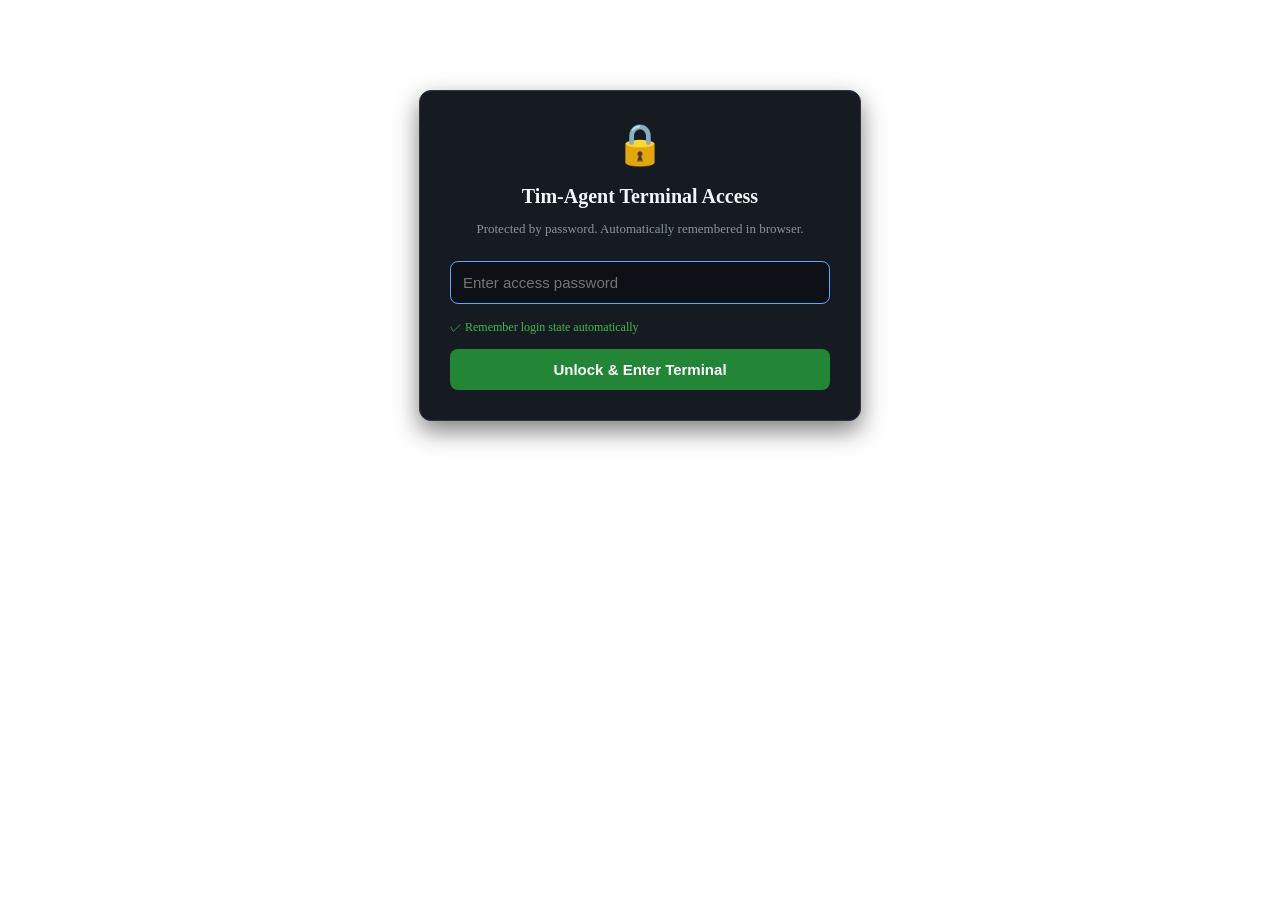
==== pkg/web/templates/login.html @ ca1e2ddb "feat: release tim-agent v1.0.0 with mobile session recovery and about modal" ====
<!DOCTYPE html>
<html lang="zh-CN">
<head>
  <meta charset="UTF-8">
  <meta name="viewport" content="width=device-width, initial-scale=1.0, maximum-scale=1.0, user-scalable=no">
  <title>Tim-Agent 身份验证</title>
  <link rel="stylesheet" href="/css/dashboard.css">
  <style>
    .login-container {
      max-width: 380px;
      margin: 10vh auto;
      padding: 30px;
      background: #161b22;
      border: 1px solid #30363d;
      border-radius: 12px;
      box-shadow: 0 10px 25px rgba(0,0,0,0.5);
      text-align: center;
    }
    .login-logo {
      font-size: 40px;
      margin-bottom: 12px;
    }
    .login-title {
      font-size: 20px;
      color: #f0f6fc;
      margin-bottom: 6px;
    }
    .login-subtitle {
      font-size: 13px;
      color: #8b949e;
      margin-bottom: 24px;
    }
    .input-field {
      width: 100%;
      padding: 12px;
      background: #0d1117;
      border: 1px solid #30363d;
      border-radius: 8px;
      color: #f0f6fc;
      font-size: 15px;
      margin-bottom: 16px;
      box-sizing: border-box;
    }
    .input-field:focus {
      outline: none;
      border-color: #58a6ff;
    }
    .submit-btn {
      width: 100%;
      padding: 12px;
      background: #238636;
      border: none;
      border-radius: 8px;
      color: white;
      font-size: 15px;
      font-weight: 600;
      cursor: pointer;
      transition: background 0.2s;
    }
    .submit-btn:hover {
      background: #2ea043;
    }
    .error-msg {
      color: #f85149;
      font-size: 13px;
      margin-top: 12px;
      display: none;
    }
  </style>
</head>
<body class="dark-body">
  <div class="login-container">
    <div class="login-logo">🔒</div>
    <h2 class="login-title" id="loginTitle">Tim-Agent Terminal Access</h2>
    <p class="login-subtitle" id="loginSubtitle">Protected by password. Automatically remembered in browser.</p>
    <form id="loginForm">
      <input type="password" id="passwordInput" class="input-field" placeholder="Password" autofocus required>
      <div style="margin-bottom: 14px; font-size: 12px; color: #3fb950; text-align: left;" id="loginHint">
        ✓ Remember login state automatically
      </div>
      <button type="submit" class="submit-btn" id="btnLogin">Unlock & Enter Terminal</button>
      <div id="errorMsg" class="error-msg">Incorrect password, please try again</div>
    </form>
  </div>

  <script>
    const form = document.getElementById('loginForm');
    const pwd = document.getElementById('passwordInput');
    const err = document.getElementById('errorMsg');

    const LOGIN_I18N = {
      en: {
        title: "Tim-Agent Terminal Access",
        sub: "Protected by password. Automatically remembered in browser.",
        placeholder: "Enter access password",
        hint: "✓ Remember login state automatically",
        btn: "Unlock & Enter Terminal",
        err_pwd: "Incorrect password, please try again",
        err_net: "Network connection error"
      },
      zh: {
        title: "Tim-Agent 终端访问",
        sub: "此服务已开启密码保护，输入一次浏览器自动永久保存",
        placeholder: "请输入访问密码",
        hint: "✓ 浏览器已启用自动保存登录状态",
        btn: "解锁进入终端",
        err_pwd: "密码错误，请重试",
        err_net: "网络连接异常"
      },
      'zh-TW': {
        title: "Tim-Agent 終端存取",
        sub: "此服務已開啟密碼保護，輸入一次瀏覽器自動永久保存",
        placeholder: "請輸入存取密碼",
        hint: "✓ 瀏覽器已啟用自動保存登入狀態",
        btn: "解鎖進入終端",
        err_pwd: "密碼錯誤，請重試",
        err_net: "網路連線異常"
      },
      ja: {
        title: "Tim-Agent 端末アクセス",
        sub: "パスワードで保護されています。一度入力するとブラウザに保存されます。",
        placeholder: "アクセスパスワードを入力",
        hint: "✓ ログイン状態を自動保存",
        btn: "ロック解除して端末を開く",
        err_pwd: "パスワードが間違っています",
        err_net: "ネットワーク接続エラー"
      },
      ko: {
        title: "Tim-Agent 터미널 접속",
        sub: "비밀번호로 보호되어 있습니다. 최초 입력 시 브라우저에 자동 저장됩니다.",
        placeholder: "접속 비밀번호 입력",
        hint: "✓ 로그인 상태 자동 기억",
        btn: "잠금 해제 및 터미널 접속",
        err_pwd: "비밀번호가 올바르지 않습니다",
        err_net: "네트워크 연결 오류"
      },
      de: {
        title: "Tim-Agent Terminal-Zugriff",
        sub: "Passwortgeschützt. Nach Ersteingabe im Browser gespeichert.",
        placeholder: "Zugriffskennwort eingeben",
        hint: "✓ Anmeldestatus automatisch speichern",
        btn: "Entsperren & Terminal öffnen",
        err_pwd: "Falsches Kennwort, bitte erneut versuchen",
        err_net: "Netzwerkverbindungsfehler"
      }
    };

    const lang = localStorage.getItem('tim_lang') || 'en';
    const dict = LOGIN_I18N[lang] || LOGIN_I18N.en;
    document.getElementById('loginTitle').textContent = dict.title;
    document.getElementById('loginSubtitle').textContent = dict.sub;
    pwd.placeholder = dict.placeholder;
    document.getElementById('loginHint').textContent = dict.hint;
    document.getElementById('btnLogin').textContent = dict.btn;
    err.textContent = dict.err_pwd;

    // 自动读取之前已保存的密码
    const saved = localStorage.getItem('tim_saved_password');
    if (saved) {
      pwd.value = saved;
    }

    form.onsubmit = async function(e) {
      e.preventDefault();
      err.style.display = 'none';
      try {
        const res = await fetch('/api/login', {
          method: 'POST',
          headers: { 'Content-Type': 'application/json' },
          body: JSON.stringify({ password: pwd.value })
        });
        const data = await res.json();
        if (data.ok) {
          localStorage.setItem('tim_saved_password', pwd.value);
          const redirect = new URLSearchParams(window.location.search).get('redirect') || '/terminal';
          window.location.href = redirect;
        } else {
          err.textContent = data.message || dict.err_pwd;
          err.style.display = 'block';
        }
      } catch (e) {
        err.textContent = dict.err_net;
        err.style.display = 'block';
      }
    };
  </script>
</body>
</html>
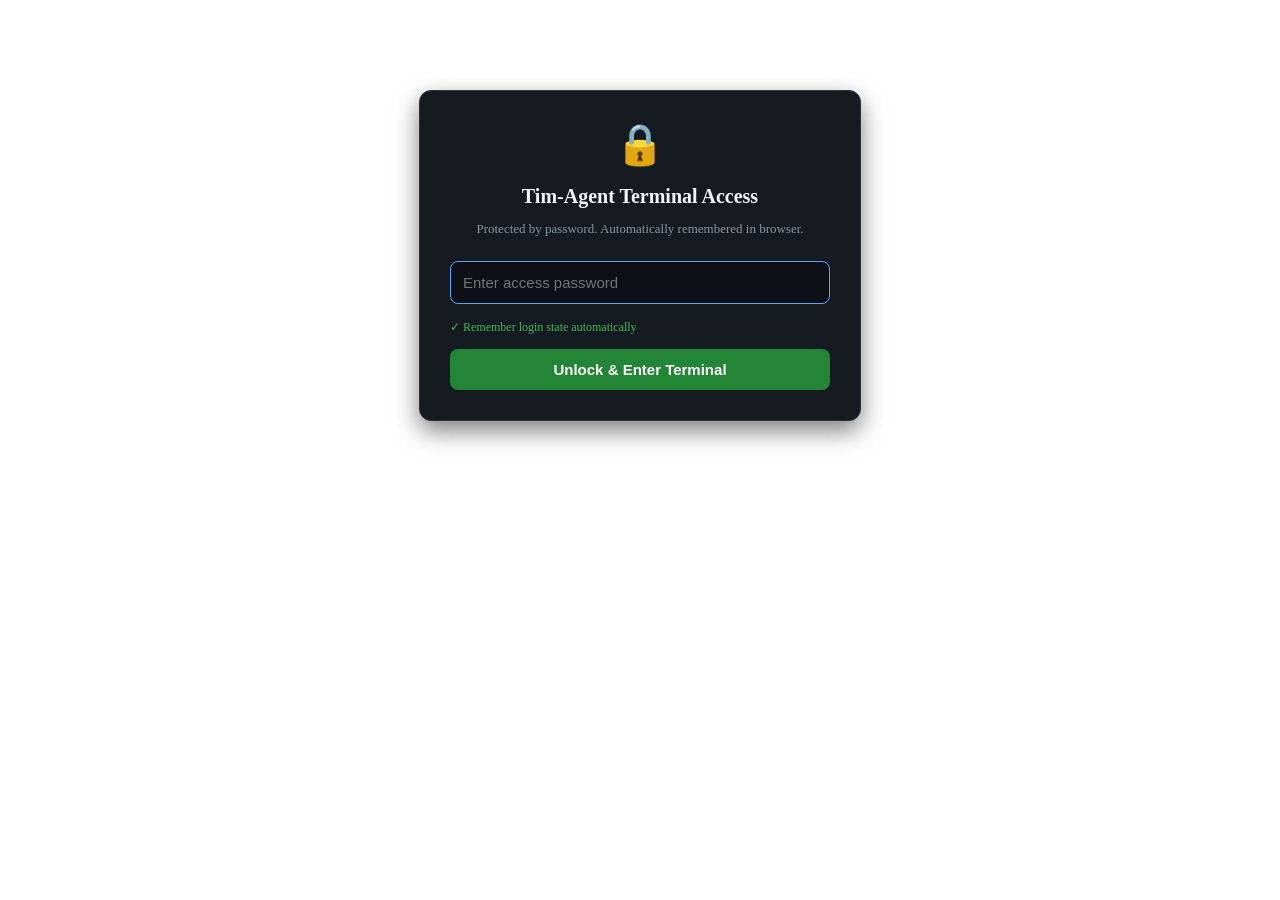
==== commit d13caa75: "chore: switch to MIT license, default English UI, and overhaul README" ====
--- a/pkg/web/templates/login.html
+++ b/pkg/web/templates/login.html
@@ -1,9 +1,9 @@
 <!DOCTYPE html>
-<html lang="zh-CN">
+<html lang="en">
 <head>
   <meta charset="UTF-8">
   <meta name="viewport" content="width=device-width, initial-scale=1.0, maximum-scale=1.0, user-scalable=no">
-  <title>Tim-Agent 身份验证</title>
+  <title>Tim-Agent Authentication</title>
   <link rel="stylesheet" href="/css/dashboard.css">
   <style>
     .login-container {
@@ -98,24 +98,6 @@
         err_pwd: "Incorrect password, please try again",
         err_net: "Network connection error"
       },
-      zh: {
-        title: "Tim-Agent 终端访问",
-        sub: "此服务已开启密码保护，输入一次浏览器自动永久保存",
-        placeholder: "请输入访问密码",
-        hint: "✓ 浏览器已启用自动保存登录状态",
-        btn: "解锁进入终端",
-        err_pwd: "密码错误，请重试",
-        err_net: "网络连接异常"
-      },
-      'zh-TW': {
-        title: "Tim-Agent 終端存取",
-        sub: "此服務已開啟密碼保護，輸入一次瀏覽器自動永久保存",
-        placeholder: "請輸入存取密碼",
-        hint: "✓ 瀏覽器已啟用自動保存登入狀態",
-        btn: "解鎖進入終端",
-        err_pwd: "密碼錯誤，請重試",
-        err_net: "網路連線異常"
-      },
       ja: {
         title: "Tim-Agent 端末アクセス",
         sub: "パスワードで保護されています。一度入力するとブラウザに保存されます。",
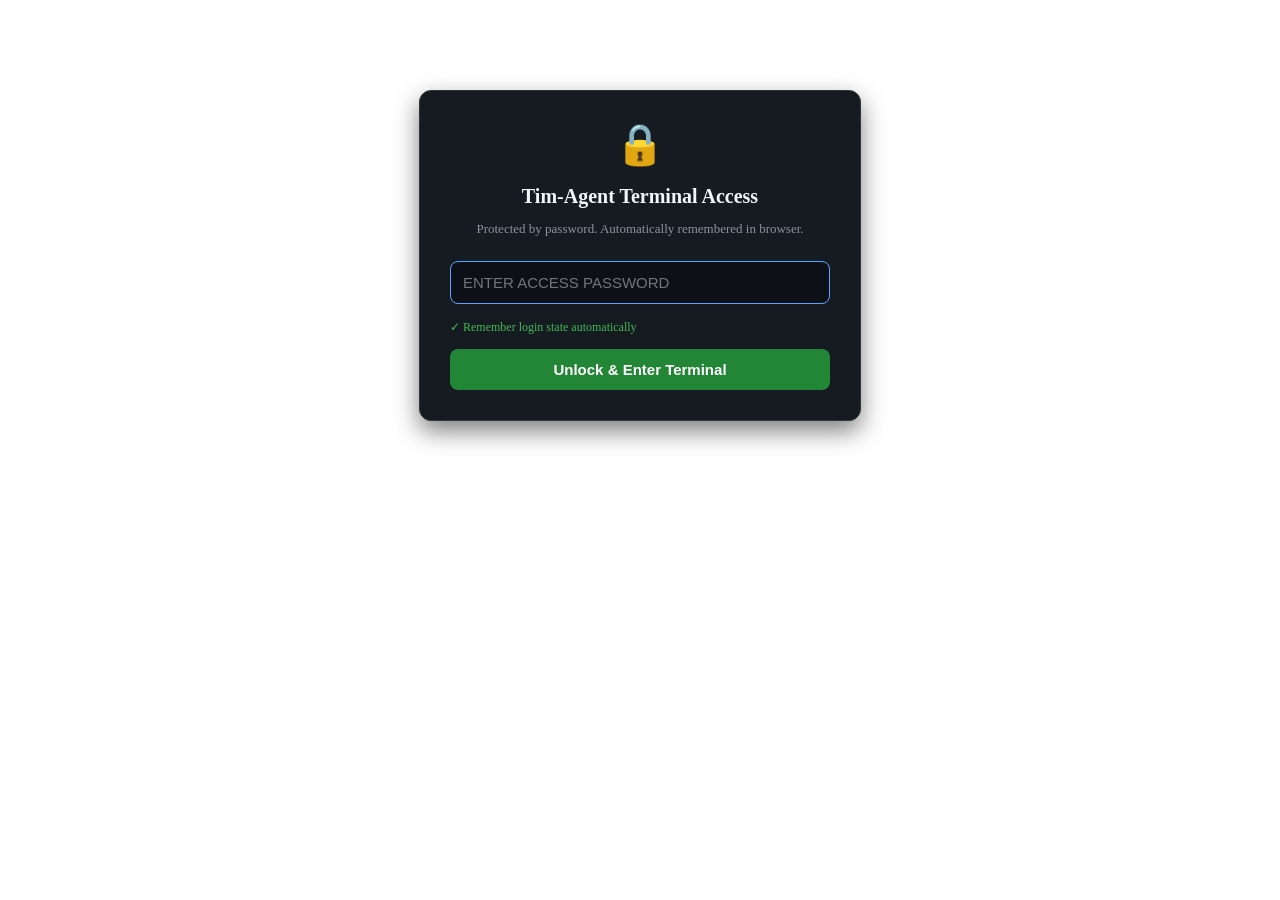
==== commit 736ea229: "feat: release v2.1.8 with uppercase password constraint & auto-start on boot" ====
--- a/pkg/web/templates/login.html
+++ b/pkg/web/templates/login.html
@@ -74,7 +74,7 @@
     <h2 class="login-title" id="loginTitle">Tim-Agent Terminal Access</h2>
     <p class="login-subtitle" id="loginSubtitle">Protected by password. Automatically remembered in browser.</p>
     <form id="loginForm">
-      <input type="password" id="passwordInput" class="input-field" placeholder="Password" autofocus required>
+      <input type="password" id="passwordInput" class="input-field" placeholder="Password" style="text-transform: uppercase;" autocomplete="off" autocapitalize="characters" autofocus required>
       <div style="margin-bottom: 14px; font-size: 12px; color: #3fb950; text-align: left;" id="loginHint">
         ✓ Remember login state automatically
       </div>
@@ -136,24 +136,34 @@
     document.getElementById('btnLogin').textContent = dict.btn;
     err.textContent = dict.err_pwd;
 
+    // 自动将字母输入转换为大写，并限制仅允许 0-9 与 A-Z
+    pwd.addEventListener('input', function() {
+      const upper = this.value.toUpperCase().replace(/[^0-9A-Z]/g, '');
+      if (this.value !== upper) {
+        this.value = upper;
+      }
+    });
+
     // 自动读取之前已保存的密码
     const saved = localStorage.getItem('tim_saved_password');
     if (saved) {
-      pwd.value = saved;
+      pwd.value = saved.toUpperCase().replace(/[^0-9A-Z]/g, '');
     }
 
     form.onsubmit = async function(e) {
       e.preventDefault();
       err.style.display = 'none';
+      const cleanVal = pwd.value.toUpperCase().replace(/[^0-9A-Z]/g, '');
+      pwd.value = cleanVal;
       try {
         const res = await fetch('/api/login', {
           method: 'POST',
           headers: { 'Content-Type': 'application/json' },
-          body: JSON.stringify({ password: pwd.value })
+          body: JSON.stringify({ password: cleanVal })
         });
         const data = await res.json();
         if (data.ok) {
-          localStorage.setItem('tim_saved_password', pwd.value);
+          localStorage.setItem('tim_saved_password', cleanVal);
           const redirect = new URLSearchParams(window.location.search).get('redirect') || '/terminal';
           window.location.href = redirect;
         } else {
